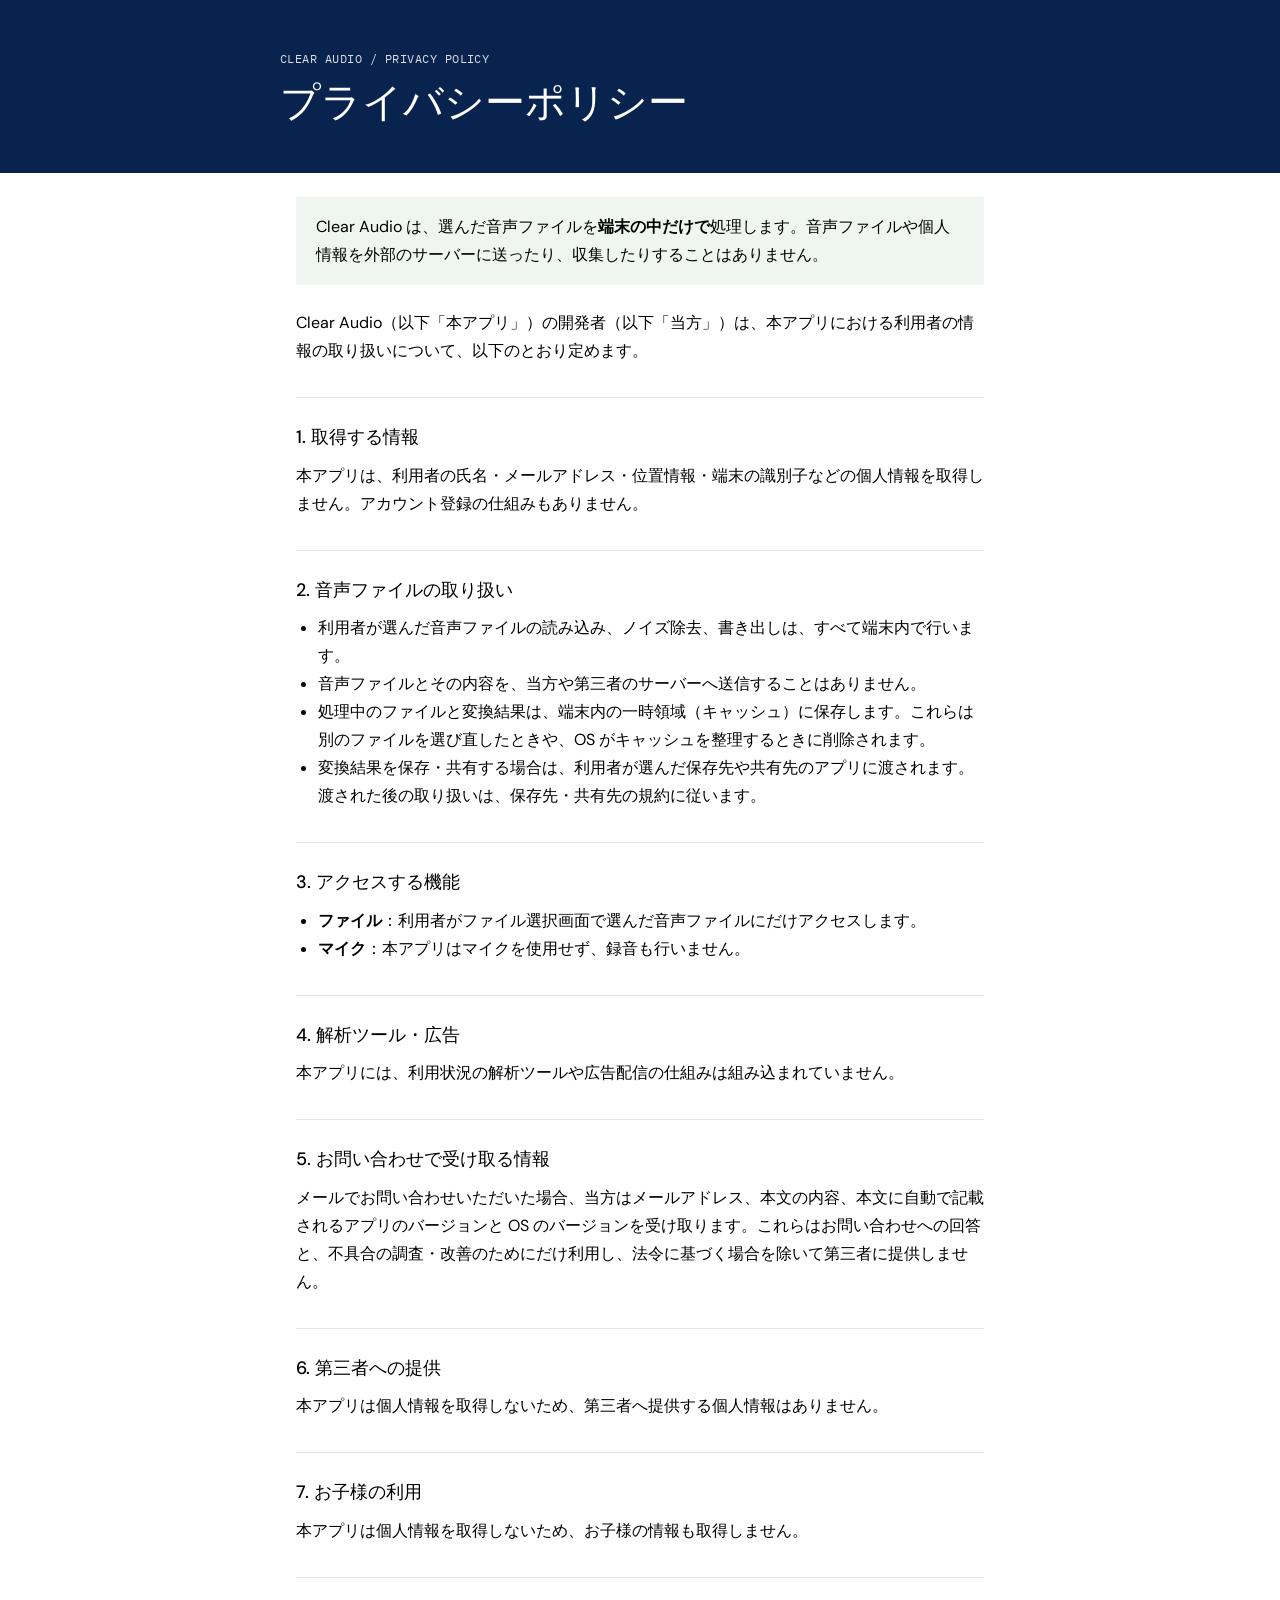
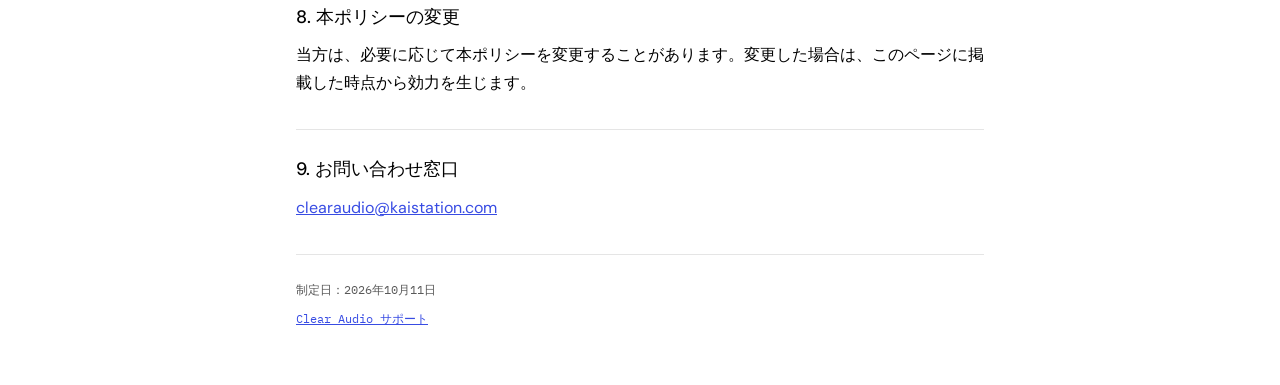
==== privacy.html @ 3bcc7362 "サポートページとプライバシーポリシーを追加 Co-Authored-By: Claude Opus 5.5 <noreply@anthropic.com> Claude-Session: https:" ====
<!doctype html>
<html lang="ja">
<head>
<meta charset="utf-8">
<meta name="viewport" content="width=device-width, initial-scale=1">
<title>プライバシーポリシー | Clear Audio</title>
<link rel="stylesheet" href="https://fonts.googleapis.com/css2?family=Cormorant+Garamond:wght@500&family=DM+Sans:wght@400;500&family=IBM+Plex+Mono:wght@500&display=swap">
<link rel="stylesheet" href="style.css">
</head>
<body>
<header>
  <div class="wrap">
    <div class="eyebrow">Clear Audio / Privacy Policy</div>
    <h1>プライバシーポリシー</h1>
  </div>
</header>
<main class="wrap">
  <div class="note">
    Clear Audio は、選んだ音声ファイルを<strong>端末の中だけで</strong>処理します。音声ファイルや個人情報を外部のサーバーに送ったり、収集したりすることはありません。
  </div>

  <section>
    <p>Clear Audio（以下「本アプリ」）の開発者（以下「当方」）は、本アプリにおける利用者の情報の取り扱いについて、以下のとおり定めます。</p>
  </section>

  <section>
    <h2>1. 取得する情報</h2>
    <p>本アプリは、利用者の氏名・メールアドレス・位置情報・端末の識別子などの個人情報を取得しません。アカウント登録の仕組みもありません。</p>
  </section>

  <section>
    <h2>2. 音声ファイルの取り扱い</h2>
    <ul>
      <li>利用者が選んだ音声ファイルの読み込み、ノイズ除去、書き出しは、すべて端末内で行います。</li>
      <li>音声ファイルとその内容を、当方や第三者のサーバーへ送信することはありません。</li>
      <li>処理中のファイルと変換結果は、端末内の一時領域（キャッシュ）に保存します。これらは別のファイルを選び直したときや、OS がキャッシュを整理するときに削除されます。</li>
      <li>変換結果を保存・共有する場合は、利用者が選んだ保存先や共有先のアプリに渡されます。渡された後の取り扱いは、保存先・共有先の規約に従います。</li>
    </ul>
  </section>

  <section>
    <h2>3. アクセスする機能</h2>
    <ul>
      <li><strong>ファイル</strong>：利用者がファイル選択画面で選んだ音声ファイルにだけアクセスします。</li>
      <li><strong>マイク</strong>：本アプリはマイクを使用せず、録音も行いません。</li>
    </ul>
  </section>

  <section>
    <h2>4. 解析ツール・広告</h2>
    <p>本アプリには、利用状況の解析ツールや広告配信の仕組みは組み込まれていません。</p>
  </section>

  <section>
    <h2>5. お問い合わせで受け取る情報</h2>
    <p>メールでお問い合わせいただいた場合、当方はメールアドレス、本文の内容、本文に自動で記載されるアプリのバージョンと OS のバージョンを受け取ります。これらはお問い合わせへの回答と、不具合の調査・改善のためにだけ利用し、法令に基づく場合を除いて第三者に提供しません。</p>
  </section>

  <section>
    <h2>6. 第三者への提供</h2>
    <p>本アプリは個人情報を取得しないため、第三者へ提供する個人情報はありません。</p>
  </section>

  <section>
    <h2>7. お子様の利用</h2>
    <p>本アプリは個人情報を取得しないため、お子様の情報も取得しません。</p>
  </section>

  <section>
    <h2>8. 本ポリシーの変更</h2>
    <p>当方は、必要に応じて本ポリシーを変更することがあります。変更した場合は、このページに掲載した時点から効力を生じます。</p>
  </section>

  <section>
    <h2>9. お問い合わせ窓口</h2>
    <p><a href="mailto:clearaudio@kaistation.com">clearaudio@kaistation.com</a></p>
  </section>

  <footer>
    <p class="meta">制定日：2026年10月11日</p>
    <p class="meta"><a href="./">Clear Audio サポート</a></p>
  </footer>
</main>
</body>
</html>
---- style.css ----
:root {
  --navy: #09234f; --blue: #384ce3; --white: #ffffff; --ink: #000000;
  --mint: #eff5f0; --rule: #e5e5e5; --quiet: #595959;
}
* { box-sizing: border-box; }
body {
  margin: 0; background: var(--white); color: var(--ink);
  font-family: "DM Sans", "Hiragino Sans", "Noto Sans JP", sans-serif;
  font-size: 16px; line-height: 1.75;
}
header { background: var(--navy); color: var(--white); padding: 48px 16px; }
.wrap { max-width: 720px; margin: 0 auto; padding: 0 16px; }
header .wrap { padding: 0; }
.eyebrow { font-family: "IBM Plex Mono", monospace; font-size: 12px; letter-spacing: 0.04em; text-transform: uppercase; }
header .eyebrow { opacity: 0.85; }
h1 { font-family: "Cormorant Garamond", serif; font-weight: 500; font-size: clamp(28px, 8vw, 40px); line-height: 1.1; margin: 12px 0 0; }
main { padding: 8px 0 48px; }
section { padding: 24px 0; border-bottom: 1px solid var(--rule); }
h2 { font-size: 18px; font-weight: 500; margin: 0 0 8px; }
p, ul { margin: 0 0 8px; }
ul { padding-left: 1.4em; }
a { color: var(--blue); }
.note { background: var(--mint); padding: 16px 20px; margin-top: 24px; }
.meta { font-family: "IBM Plex Mono", monospace; font-size: 12px; color: var(--quiet); }
footer { padding: 24px 0 48px; }
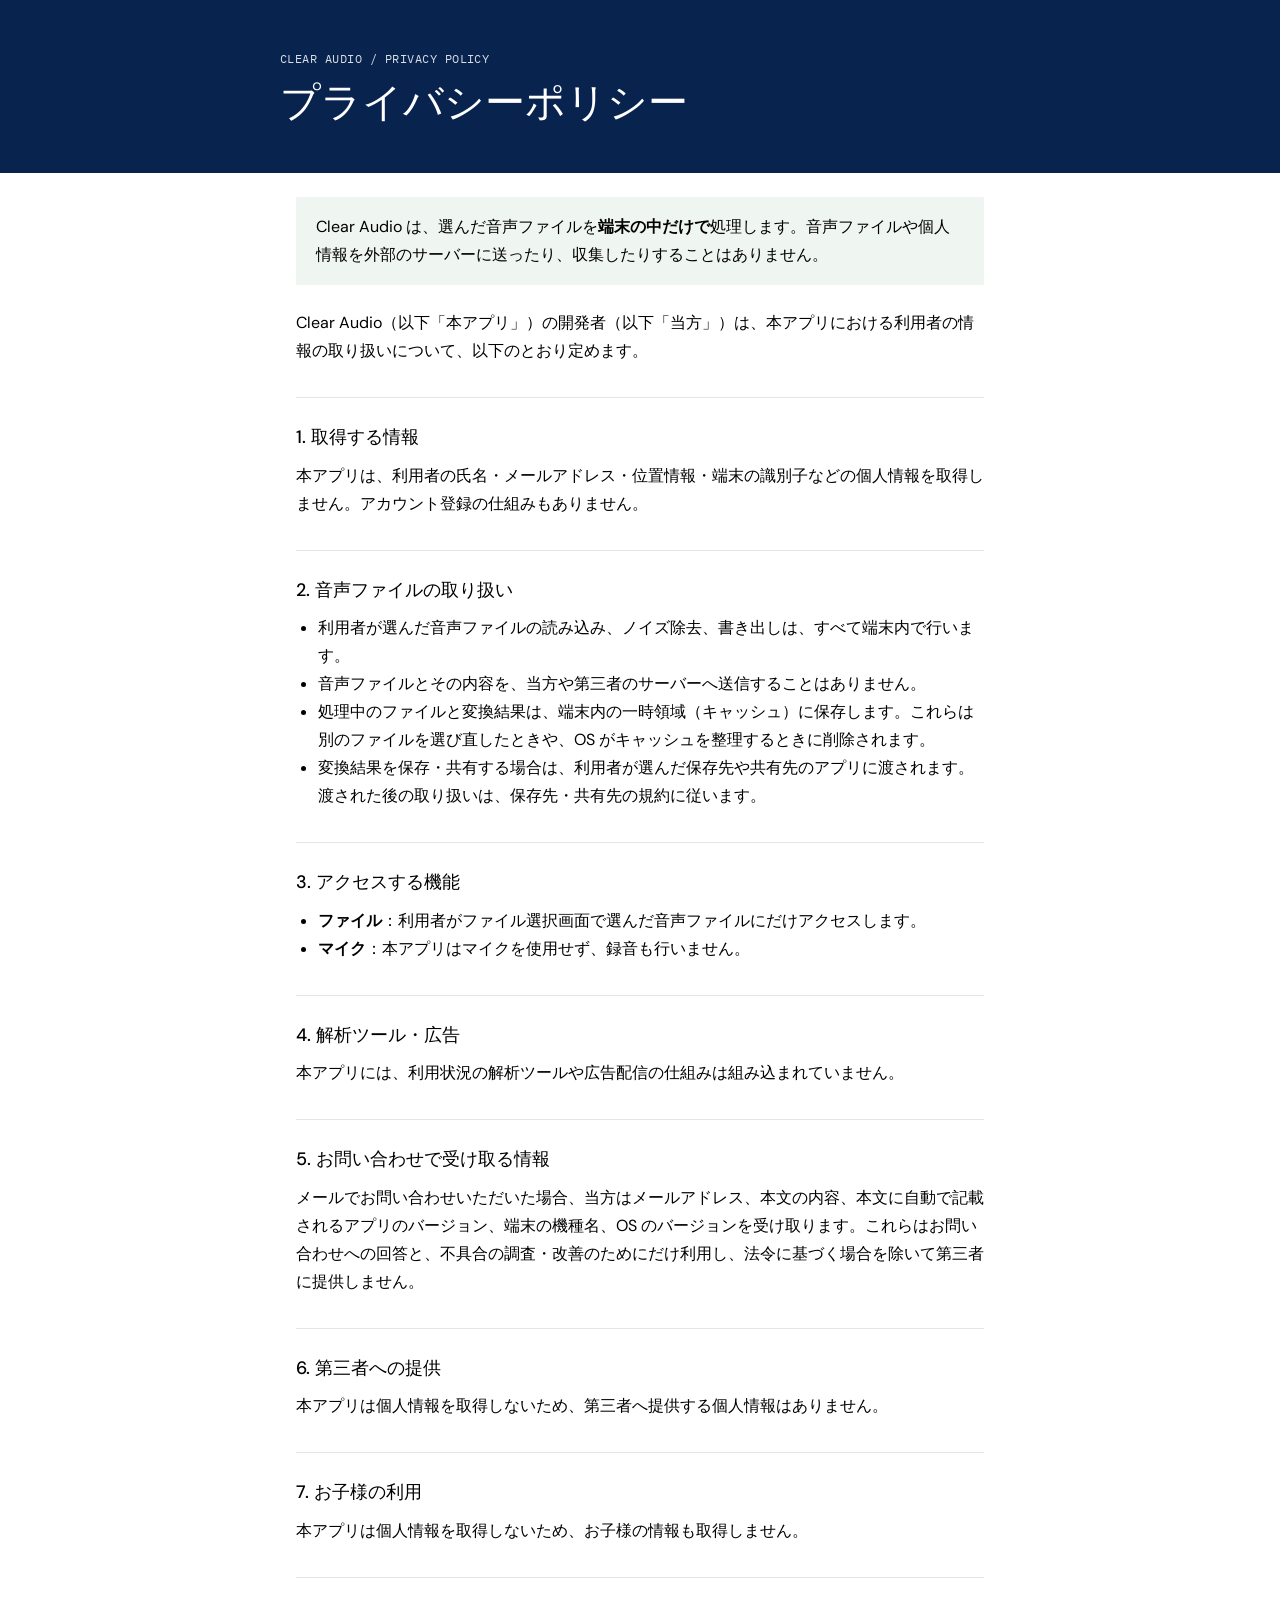
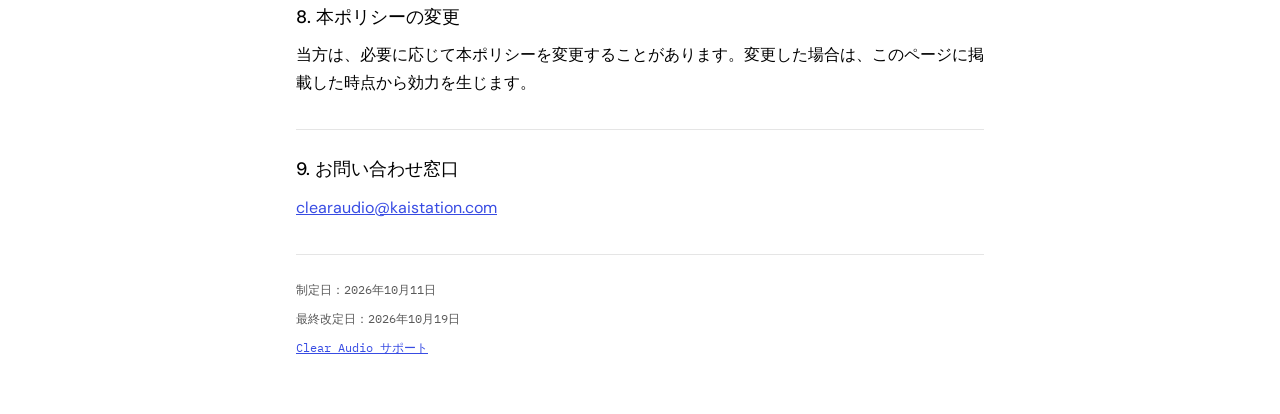
==== commit 32b5b8c2: "機種名の記載とオープンソースライセンスのページを追加 - プライバシーポリシー5章・サポートページに、問い合わせメールへ自動で入る「端末の機種名」を追記   （最終改定日を記載） - licenses" ====
--- a/privacy.html
+++ b/privacy.html
@@ -53,7 +53,7 @@
 
   <section>
     <h2>5. お問い合わせで受け取る情報</h2>
-    <p>メールでお問い合わせいただいた場合、当方はメールアドレス、本文の内容、本文に自動で記載されるアプリのバージョンと OS のバージョンを受け取ります。これらはお問い合わせへの回答と、不具合の調査・改善のためにだけ利用し、法令に基づく場合を除いて第三者に提供しません。</p>
+    <p>メールでお問い合わせいただいた場合、当方はメールアドレス、本文の内容、本文に自動で記載されるアプリのバージョン、端末の機種名、OS のバージョンを受け取ります。これらはお問い合わせへの回答と、不具合の調査・改善のためにだけ利用し、法令に基づく場合を除いて第三者に提供しません。</p>
   </section>
 
   <section>
@@ -78,6 +78,7 @@
 
   <footer>
     <p class="meta">制定日：2026年10月11日</p>
+    <p class="meta">最終改定日：2026年10月19日</p>
     <p class="meta"><a href="./">Clear Audio サポート</a></p>
   </footer>
 </main>
--- a/style.css
+++ b/style.css
@@ -23,3 +23,6 @@
 .note { background: var(--mint); padding: 16px 20px; margin-top: 24px; }
 .meta { font-family: "IBM Plex Mono", monospace; font-size: 12px; color: var(--quiet); }
 footer { padding: 24px 0 48px; }
+details { margin-top: 8px; }
+summary { cursor: pointer; color: var(--blue); font-size: 14px; }
+pre { white-space: pre-wrap; overflow-wrap: anywhere; font-size: 12px; line-height: 1.5; background: var(--mint); padding: 12px 16px; margin: 8px 0 0; }
